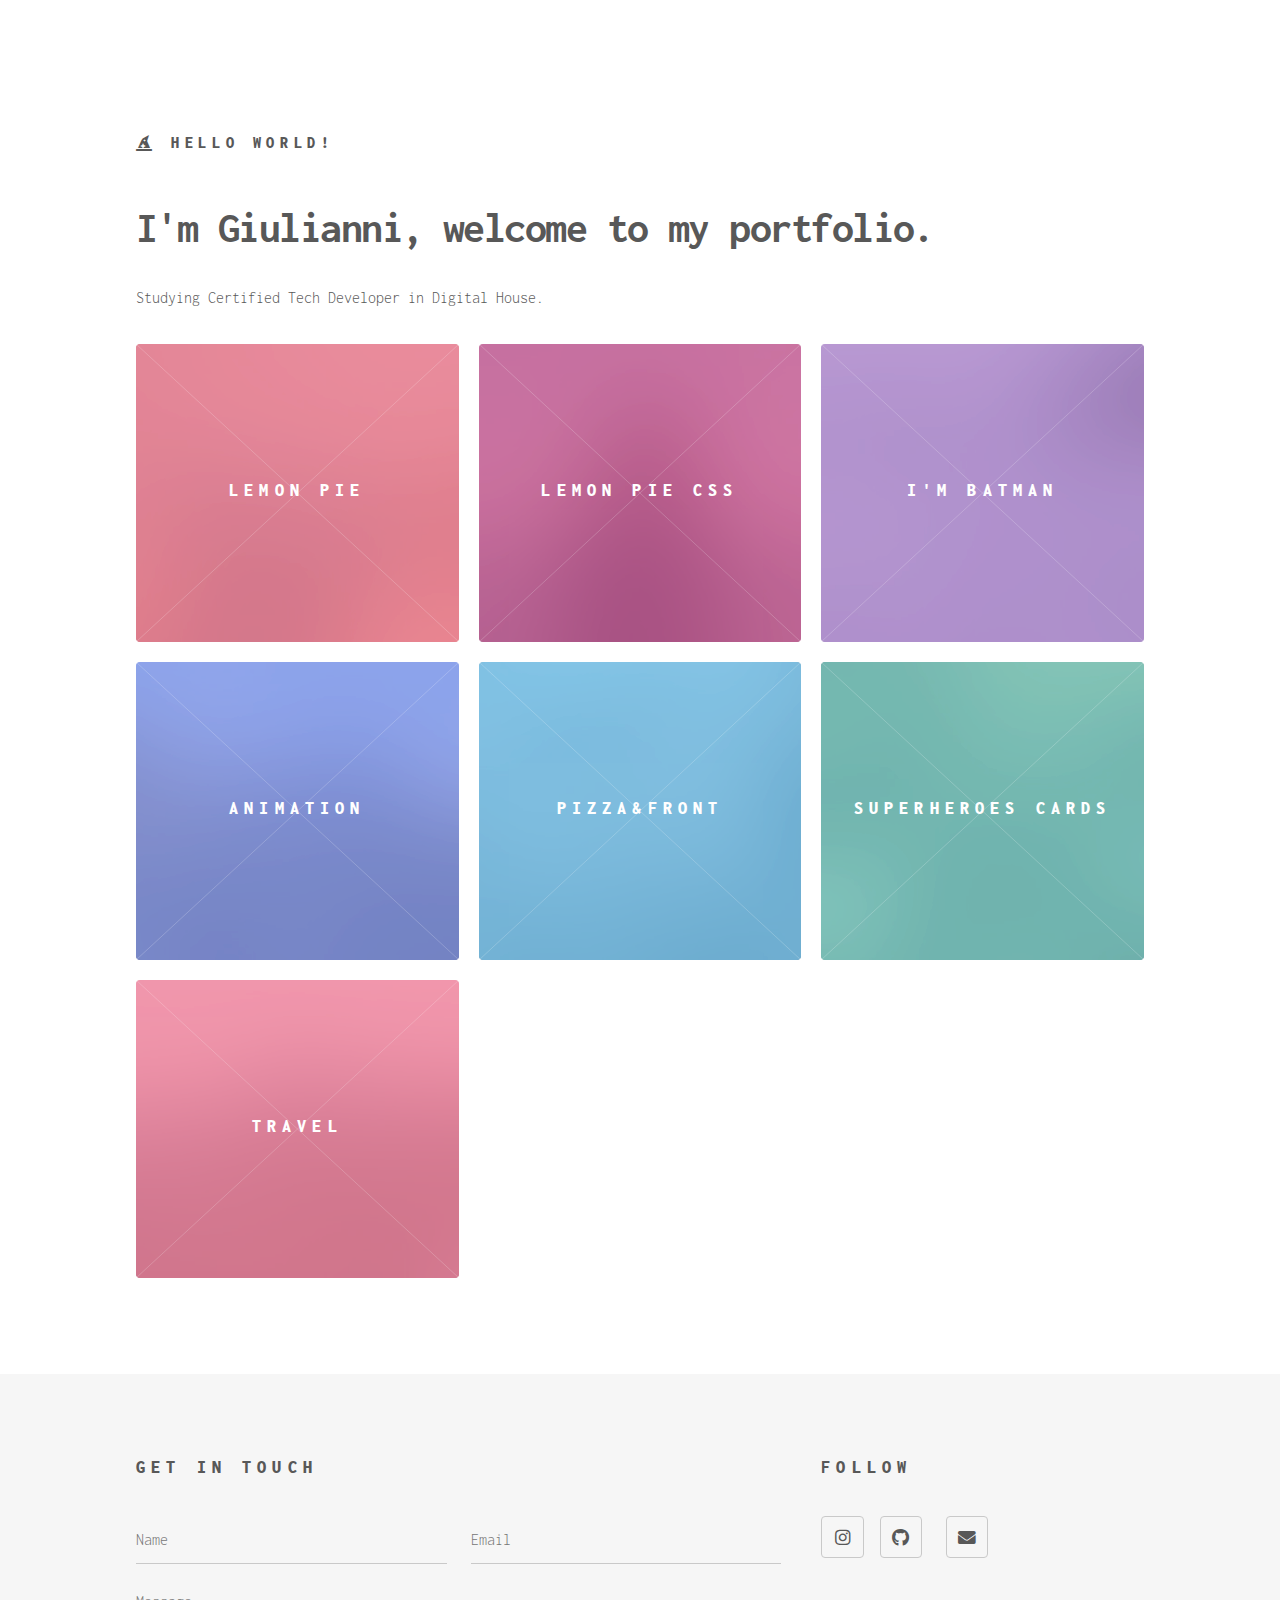
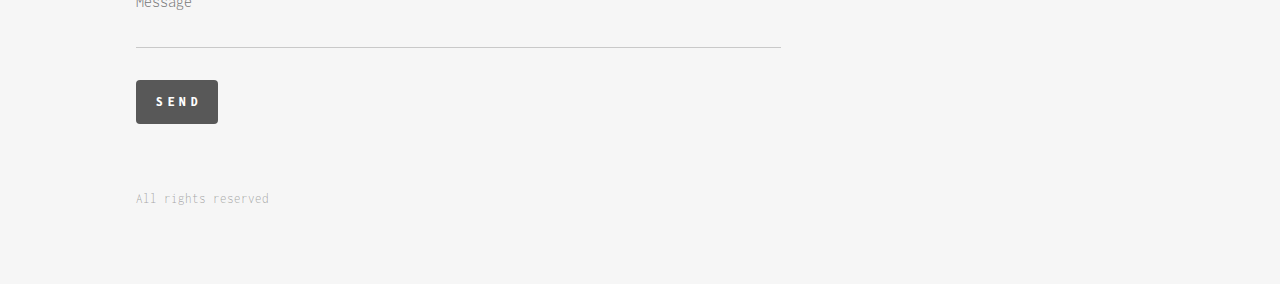
==== index.html @ 758e36b6 "last update 9/5/21" ====
<!DOCTYPE HTML>

<html>
	<head>
		<title>
			<i class="fas fa-hat-wizard"></i> My Portfolio
		</title>
		<meta charset="utf-8" />
		<meta name="viewport" content="width=device-width, initial-scale=1, user-scalable=no" />
		<link rel="stylesheet" href="assets/css/main.css" />
		<noscript><link rel="stylesheet" href="assets/css/noscript.css" /></noscript>
	</head>
	<body class="is-preload">
		<!-- Wrapper -->
			<div id="wrapper">

				<!-- Header -->
					<header id="header">
						<div class="inner">

							<!-- Logo -->
								<a href="/" class="logo">
									<i class="fas fa-hat-wizard"></i>
									<span class="title">Hello World!</span>
								</a>
						</div>
					</header>

				
					
					

				<!-- Main -->
					<div id="main">
						<div class="inner">
							<header>
								<h1>I'm Giulianni, welcome to my portfolio.</h1>
								<p>Studying Certified Tech Developer in Digital House.</p>
								<p></p>
							</header>
							<section class="tiles">
								<article class="style1">
									<span class="image">
										<img src="images/pic01.jpg" alt="" />
									</span>
									<a href="Giulianni.github.io/FrontEnd/Lemon_pie_html/index.html">
										<h2>Lemon Pie</h2>
										<div class="content">
											<p>First project with HTML.</p>
										</div>
									</a>
								</article>
								
								<article class="style4">
									<span class="image">
										<img src="images/pic04.jpg" alt="" />
									</span>
									<a href="./Giulianni.github.io/FrontEnd/Lemon-Pie-Personalizado/html/index.html">
										<h2>Lemon Pie CSS</h2>
										<div class="content">
											<p>Second project with styles.</p>
										</div>
									</a>
								</article>
								<article class="style5">
									<span class="image">
										<img src="images/pic05.jpg" alt="" />
									</span>
									<a href="./Giulianni.github.io/FrontEnd/Batman-CV/index.html">
										<h2>I'm Batman</h2>
										<div class="content">
											<p>If Batman had a curriculum...</p>
										</div>
									</a>
								</article>
								<article class="style6">
									<span class="image">
										<img src="images/pic06.jpg" alt="" />
									</span>
									<a href="./Giulianni.github.io/FrontEnd/animaciones/en_clase12/index.html">
										<h2>Animation</h2>
										<div class="content">
											<p>Producing basic animation.</p>
										</div>
									</a>
								</article>
								<article class="style2">
									<span class="image">
										<img src="images/pic07.jpg" alt="" />
									</span>
									<a href="./Giulianni.github.io/FrontEnd/Maquetado-cajasFlex/clase14/index.html">
										<h2>Pizza&Front</h2>
										<div class="content">
											<p>Using Flex box.</p>
										</div>
									</a>
								</article>
								<article class="style3">
									<span class="image">
										<img src="images/pic08.jpg" alt="" />
									</span>
									<a href="./Giulianni.github.io/FrontEnd/cardsHeroes/html/index.html">
										<h2>SuperHeroes Cards</h2>
										<div class="content">
											<p>Choose your favorite Hero!</p>
										</div>
									</a>
								</article>
								<article class="style1">
									<span class="image">
										<img src="images/pic09.jpg" alt="" />
									</span>
									<a href="./Giulianni.github.io/FrontEnd/clase13/index.html">
										<h2>Travel</h2>
										<div class="content">
											<p>Most beautiful places in Latin America</p>
										</div>
									</a>
								</article>
							</section>
						</div>
					</div>

				<!-- Footer -->
					<footer id="footer">
						<div class="inner">
							<section>
								<h2>Get in touch</h2>
								<form method="post" action="#">
									<div class="fields">
										<div class="field half">
											<input type="text" name="name" id="name" placeholder="Name" />
										</div>
										<div class="field half">
											<input type="email" name="email" id="email" placeholder="Email" />
										</div>
										<div class="field">
											<textarea name="message" id="message" placeholder="Message"></textarea>
										</div>
									</div>
									<ul class="actions">
										<li><input type="submit" value="Send" class="primary" /></li>
									</ul>
								</form>
							</section>
							<section>
								<h2>Follow</h2>
								<ul class="icons">									
									<li><a href="https://www.instagram.com/aka_blackmamba_/" class="icon brands style2 fa-instagram"><span class="label">Instagram</span></a</li>
									<li><a href="https://github.com/Giulianni" class="icon brands style2 fa-github"><span class="label">GitHub</span></a></li>
									<li><a href="mailto:nicoligiu2@gmail.com?subject= Mail from Our Site " class="icon solid style2 fa-envelope"><span class="label">Email</span></a></li>
								</ul>
							</section>
							<ul class="copyright">
								<li>All rights reserved</li>
							</ul>
						</div>
					</footer>

			</div>

		<!-- Scripts -->
			<script src="assets/js/jquery.min.js"></script>
			<script src="assets/js/browser.min.js"></script>
			<script src="assets/js/breakpoints.min.js"></script>
			<script src="assets/js/util.js"></script>
			<script src="assets/js/main.js"></script>

	</body>
</html>
---- assets/css/main.css ----
@import url(fontawesome-all.min.css);
@import url('https://fonts.googleapis.com/css2?family=Inconsolata:wght@300&display=swap');
@import url('https://fonts.googleapis.com/css2?family=Inconsolata&display=swap');

/*
	Phantom by HTML5 UP
	html5up.net | @ajlkn
	Free for personal and commercial use under the CCA 3.0 license (html5up.net/license)
*/

html, body, div, span, applet, object,
iframe, h1, h2, h3, h4, h5, h6, p, blockquote,
pre, a, abbr, acronym, address, big, cite,
code, del, dfn, em, img, ins, kbd, q, s, samp,
small, strike, strong, sub, sup, tt, var, b,
u, i, center, dl, dt, dd, ol, ul, li, fieldset,
form, label, legend, table, caption, tbody,
tfoot, thead, tr, th, td, article, aside,
canvas, details, embed, figure, figcaption,
footer, header, hgroup, menu, nav, output, ruby,
section, summary, time, mark, audio, video {
	margin: 0;
	padding: 0;
	border: 0;
	font-size: 100%;
	font: inherit;
	vertical-align: baseline;}

article, aside, details, figcaption, figure,
footer, header, hgroup, menu, nav, section {
	display: block;}

body {
	line-height: 1;
}

ol, ul {
	list-style: none;
}

blockquote, q {
	quotes: none;
}

	blockquote:before, blockquote:after, q:before, q:after {
		content: '';
		content: none;
	}

table {
	border-collapse: collapse;
	border-spacing: 0;
}

body {
	-webkit-text-size-adjust: none;
}

mark {
	background-color: transparent;
	color: inherit;
}

input::-moz-focus-inner {
	border: 0;
	padding: 0;
}

input, select, textarea {
	-moz-appearance: none;
	-webkit-appearance: none;
	-ms-appearance: none;
	appearance: none;
}

/* Basic */

	@-ms-viewport {
		width: device-width;
	}

	body {
		-ms-overflow-style: scrollbar;
	}

	@media screen and (max-width: 480px) {

		html, body {
			min-width: 320px;
		}

	}

	html {
		box-sizing: border-box;
	}

	*, *:before, *:after {
		box-sizing: inherit;
	}

	body {
		background: #ffffff;
	}

		body.is-preload *, body.is-preload *:before, body.is-preload *:after {
			-moz-animation: none !important;
			-webkit-animation: none !important;
			-ms-animation: none !important;
			animation: none !important;
			-moz-transition: none !important;
			-webkit-transition: none !important;
			-ms-transition: none !important;
			transition: none !important;
		}

/* Type */

	body, input, select, textarea {
		color: #585858;
		font-family: inconsolata;
		font-size: 16pt;
		font-weight: 300;
		line-height: 1.75;
	}

		@media screen and (max-width: 1680px) {

			body, input, select, textarea {
				font-size: 14pt;
			}

		}

		@media screen and (max-width: 1280px) {

			body, input, select, textarea {
				font-size: 12pt;
			}

		}

	a {
		-moz-transition: border-bottom-color 0.2s ease, color 0.2s ease;
		-webkit-transition: border-bottom-color 0.2s ease, color 0.2s ease;
		-ms-transition: border-bottom-color 0.2s ease, color 0.2s ease;
		transition: border-bottom-color 0.2s ease, color 0.2s ease;
		text-decoration: none;
		color: #585858;
		border-bottom: dotted 1px rgba(88, 88, 88, 0.5);
	}

		a:hover {
			border-bottom-color: transparent;
			color: #f2849e !important;
		}

	strong, b {
		font-weight: 900;
	}

	em, i {
		font-style: italic;
	}

	p {
		margin: 0 0 2em 0;
	}

	h1 {
		font-size: 2.75em;
		font-weight: 700;
		line-height: 1.3;
		margin: 0 0 1em 0;
		letter-spacing: -0.035em;
	}

		h1 a {
			color: inherit;
		}

		@media screen and (max-width: 736px) {

			h1 {
				font-size: 2em;
				margin: 0 0 1em 0;
			}

		}

		@media screen and (max-width: 360px) {

			h1 {
				font-size: 1.75em;
			}

		}

	h2, h3, h4, h5, h6 {
		font-weight: 900;
		line-height: 1.5;
		margin: 0 0 2em 0;
		text-transform: uppercase;
		letter-spacing: 0.35em;
	}

		h2 a, h3 a, h4 a, h5 a, h6 a {
			color: inherit;
		}

	h2 {
		font-size: 1.1em;
	}

	h3 {
		font-size: 1em;
	}

	h4 {
		font-size: 0.8em;
	}

	h5 {
		font-size: 0.8em;
	}

	h6 {
		font-size: 0.8em;
	}

	@media screen and (max-width: 980px) {

		h1 br, h2 br, h3 br, h4 br, h5 br, h6 br {
			display: none;
		}

	}

	@media screen and (max-width: 736px) {

		h2 {
			font-size: 1em;
		}

		h3 {
			font-size: 0.8em;
		}

	}

	sub {
		font-size: 0.8em;
		position: relative;
		top: 0.5em;
	}

	sup {
		font-size: 0.8em;
		position: relative;
		top: -0.5em;
	}

	blockquote {
		border-left: solid 4px #c9c9c9;
		font-style: italic;
		margin: 0 0 2em 0;
		padding: 0.5em 0 0.5em 2em;
	}

	code {
		background: rgba(144, 144, 144, 0.075);
		border-radius: 4px;
		border: solid 1px #c9c9c9;
		font-family: "Courier New", monospace;
		font-size: 0.9em;
		margin: 0 0.25em;
		padding: 0.25em 0.65em;
	}

	pre {
		-webkit-overflow-scrolling: touch;
		font-family: "Courier New", monospace;
		font-size: 0.9em;
		margin: 0 0 2em 0;
	}

		pre code {
			display: block;
			line-height: 1.75;
			padding: 1em 1.5em;
			overflow-x: auto;
		}

	hr {
		border: 0;
		border-bottom: solid 1px #c9c9c9;
		margin: 2em 0;
	}

		hr.major {
			margin: 3em 0;
		}

	.align-left {
		text-align: left;
	}

	.align-center {
		text-align: center;
	}

	.align-right {
		text-align: right;
	}

/* Row */

	.row {
		display: flex;
		flex-wrap: wrap;
		box-sizing: border-box;
		align-items: stretch;
	}

		.row > * {
			box-sizing: border-box;
		}

		.row.gtr-uniform > * > :last-child {
			margin-bottom: 0;
		}

		.row.aln-left {
			justify-content: flex-start;
		}

		.row.aln-center {
			justify-content: center;
		}

		.row.aln-right {
			justify-content: flex-end;
		}

		.row.aln-top {
			align-items: flex-start;
		}

		.row.aln-middle {
			align-items: center;
		}

		.row.aln-bottom {
			align-items: flex-end;
		}

		.row > .imp {
			order: -1;
		}

		.row > .col-1 {
			width: 8.33333%;
		}

		.row > .off-1 {
			margin-left: 8.33333%;
		}

		.row > .col-2 {
			width: 16.66667%;
		}

		.row > .off-2 {
			margin-left: 16.66667%;
		}

		.row > .col-3 {
			width: 25%;
		}

		.row > .off-3 {
			margin-left: 25%;
		}

		.row > .col-4 {
			width: 33.33333%;
		}

		.row > .off-4 {
			margin-left: 33.33333%;
		}

		.row > .col-5 {
			width: 41.66667%;
		}

		.row > .off-5 {
			margin-left: 41.66667%;
		}

		.row > .col-6 {
			width: 50%;
		}

		.row > .off-6 {
			margin-left: 50%;
		}

		.row > .col-7 {
			width: 58.33333%;
		}

		.row > .off-7 {
			margin-left: 58.33333%;
		}

		.row > .col-8 {
			width: 66.66667%;
		}

		.row > .off-8 {
			margin-left: 66.66667%;
		}

		.row > .col-9 {
			width: 75%;
		}

		.row > .off-9 {
			margin-left: 75%;
		}

		.row > .col-10 {
			width: 83.33333%;
		}

		.row > .off-10 {
			margin-left: 83.33333%;
		}

		.row > .col-11 {
			width: 91.66667%;
		}

		.row > .off-11 {
			margin-left: 91.66667%;
		}

		.row > .col-12 {
			width: 100%;
		}

		.row > .off-12 {
			margin-left: 100%;
		}

		.row.gtr-0 {
			margin-top: 0;
			margin-left: 0em;
		}

			.row.gtr-0 > * {
				padding: 0 0 0 0em;
			}

			.row.gtr-0.gtr-uniform {
				margin-top: 0em;
			}

				.row.gtr-0.gtr-uniform > * {
					padding-top: 0em;
				}

		.row.gtr-25 {
			margin-top: 0;
			margin-left: -0.5em;
		}

			.row.gtr-25 > * {
				padding: 0 0 0 0.5em;
			}

			.row.gtr-25.gtr-uniform {
				margin-top: -0.5em;
			}

				.row.gtr-25.gtr-uniform > * {
					padding-top: 0.5em;
				}

		.row.gtr-50 {
			margin-top: 0;
			margin-left: -1em;
		}

			.row.gtr-50 > * {
				padding: 0 0 0 1em;
			}

			.row.gtr-50.gtr-uniform {
				margin-top: -1em;
			}

				.row.gtr-50.gtr-uniform > * {
					padding-top: 1em;
				}

		.row {
			margin-top: 0;
			margin-left: -2em;
		}

			.row > * {
				padding: 0 0 0 2em;
			}

			.row.gtr-uniform {
				margin-top: -2em;
			}

				.row.gtr-uniform > * {
					padding-top: 2em;
				}

		.row.gtr-150 {
			margin-top: 0;
			margin-left: -3em;
		}

			.row.gtr-150 > * {
				padding: 0 0 0 3em;
			}

			.row.gtr-150.gtr-uniform {
				margin-top: -3em;
			}

				.row.gtr-150.gtr-uniform > * {
					padding-top: 3em;
				}

		.row.gtr-200 {
			margin-top: 0;
			margin-left: -4em;
		}

			.row.gtr-200 > * {
				padding: 0 0 0 4em;
			}

			.row.gtr-200.gtr-uniform {
				margin-top: -4em;
			}

				.row.gtr-200.gtr-uniform > * {
					padding-top: 4em;
				}

		@media screen and (max-width: 1680px) {

			.row {
				display: flex;
				flex-wrap: wrap;
				box-sizing: border-box;
				align-items: stretch;
			}

				.row > * {
					box-sizing: border-box;
				}

				.row.gtr-uniform > * > :last-child {
					margin-bottom: 0;
				}

				.row.aln-left {
					justify-content: flex-start;
				}

				.row.aln-center {
					justify-content: center;
				}

				.row.aln-right {
					justify-content: flex-end;
				}

				.row.aln-top {
					align-items: flex-start;
				}

				.row.aln-middle {
					align-items: center;
				}

				.row.aln-bottom {
					align-items: flex-end;
				}

				.row > .imp-xlarge {
					order: -1;
				}

				.row > .col-1-xlarge {
					width: 8.33333%;
				}

				.row > .off-1-xlarge {
					margin-left: 8.33333%;
				}

				.row > .col-2-xlarge {
					width: 16.66667%;
				}

				.row > .off-2-xlarge {
					margin-left: 16.66667%;
				}

				.row > .col-3-xlarge {
					width: 25%;
				}

				.row > .off-3-xlarge {
					margin-left: 25%;
				}

				.row > .col-4-xlarge {
					width: 33.33333%;
				}

				.row > .off-4-xlarge {
					margin-left: 33.33333%;
				}

				.row > .col-5-xlarge {
					width: 41.66667%;
				}

				.row > .off-5-xlarge {
					margin-left: 41.66667%;
				}

				.row > .col-6-xlarge {
					width: 50%;
				}

				.row > .off-6-xlarge {
					margin-left: 50%;
				}

				.row > .col-7-xlarge {
					width: 58.33333%;
				}

				.row > .off-7-xlarge {
					margin-left: 58.33333%;
				}

				.row > .col-8-xlarge {
					width: 66.66667%;
				}

				.row > .off-8-xlarge {
					margin-left: 66.66667%;
				}

				.row > .col-9-xlarge {
					width: 75%;
				}

				.row > .off-9-xlarge {
					margin-left: 75%;
				}

				.row > .col-10-xlarge {
					width: 83.33333%;
				}

				.row > .off-10-xlarge {
					margin-left: 83.33333%;
				}

				.row > .col-11-xlarge {
					width: 91.66667%;
				}

				.row > .off-11-xlarge {
					margin-left: 91.66667%;
				}

				.row > .col-12-xlarge {
					width: 100%;
				}

				.row > .off-12-xlarge {
					margin-left: 100%;
				}

				.row.gtr-0 {
					margin-top: 0;
					margin-left: 0em;
				}

					.row.gtr-0 > * {
						padding: 0 0 0 0em;
					}

					.row.gtr-0.gtr-uniform {
						margin-top: 0em;
					}

						.row.gtr-0.gtr-uniform > * {
							padding-top: 0em;
						}

				.row.gtr-25 {
					margin-top: 0;
					margin-left: -0.5em;
				}

					.row.gtr-25 > * {
						padding: 0 0 0 0.5em;
					}

					.row.gtr-25.gtr-uniform {
						margin-top: -0.5em;
					}

						.row.gtr-25.gtr-uniform > * {
							padding-top: 0.5em;
						}

				.row.gtr-50 {
					margin-top: 0;
					margin-left: -1em;
				}

					.row.gtr-50 > * {
						padding: 0 0 0 1em;
					}

					.row.gtr-50.gtr-uniform {
						margin-top: -1em;
					}

						.row.gtr-50.gtr-uniform > * {
							padding-top: 1em;
						}

				.row {
					margin-top: 0;
					margin-left: -2em;
				}

					.row > * {
						padding: 0 0 0 2em;
					}

					.row.gtr-uniform {
						margin-top: -2em;
					}

						.row.gtr-uniform > * {
							padding-top: 2em;
						}

				.row.gtr-150 {
					margin-top: 0;
					margin-left: -3em;
				}

					.row.gtr-150 > * {
						padding: 0 0 0 3em;
					}

					.row.gtr-150.gtr-uniform {
						margin-top: -3em;
					}

						.row.gtr-150.gtr-uniform > * {
							padding-top: 3em;
						}

				.row.gtr-200 {
					margin-top: 0;
					margin-left: -4em;
				}

					.row.gtr-200 > * {
						padding: 0 0 0 4em;
					}

					.row.gtr-200.gtr-uniform {
						margin-top: -4em;
					}

						.row.gtr-200.gtr-uniform > * {
							padding-top: 4em;
						}

		}

		@media screen and (max-width: 1280px) {

			.row {
				display: flex;
				flex-wrap: wrap;
				box-sizing: border-box;
				align-items: stretch;
			}

				.row > * {
					box-sizing: border-box;
				}

				.row.gtr-uniform > * > :last-child {
					margin-bottom: 0;
				}

				.row.aln-left {
					justify-content: flex-start;
				}

				.row.aln-center {
					justify-content: center;
				}

				.row.aln-right {
					justify-content: flex-end;
				}

				.row.aln-top {
					align-items: flex-start;
				}

				.row.aln-middle {
					align-items: center;
				}

				.row.aln-bottom {
					align-items: flex-end;
				}

				.row > .imp-large {
					order: -1;
				}

				.row > .col-1-large {
					width: 8.33333%;
				}

				.row > .off-1-large {
					margin-left: 8.33333%;
				}

				.row > .col-2-large {
					width: 16.66667%;
				}

				.row > .off-2-large {
					margin-left: 16.66667%;
				}

				.row > .col-3-large {
					width: 25%;
				}

				.row > .off-3-large {
					margin-left: 25%;
				}

				.row > .col-4-large {
					width: 33.33333%;
				}

				.row > .off-4-large {
					margin-left: 33.33333%;
				}

				.row > .col-5-large {
					width: 41.66667%;
				}

				.row > .off-5-large {
					margin-left: 41.66667%;
				}

				.row > .col-6-large {
					width: 50%;
				}

				.row > .off-6-large {
					margin-left: 50%;
				}

				.row > .col-7-large {
					width: 58.33333%;
				}

				.row > .off-7-large {
					margin-left: 58.33333%;
				}

				.row > .col-8-large {
					width: 66.66667%;
				}

				.row > .off-8-large {
					margin-left: 66.66667%;
				}

				.row > .col-9-large {
					width: 75%;
				}

				.row > .off-9-large {
					margin-left: 75%;
				}

				.row > .col-10-large {
					width: 83.33333%;
				}

				.row > .off-10-large {
					margin-left: 83.33333%;
				}

				.row > .col-11-large {
					width: 91.66667%;
				}

				.row > .off-11-large {
					margin-left: 91.66667%;
				}

				.row > .col-12-large {
					width: 100%;
				}

				.row > .off-12-large {
					margin-left: 100%;
				}

				.row.gtr-0 {
					margin-top: 0;
					margin-left: 0em;
				}

					.row.gtr-0 > * {
						padding: 0 0 0 0em;
					}

					.row.gtr-0.gtr-uniform {
						margin-top: 0em;
					}

						.row.gtr-0.gtr-uniform > * {
							padding-top: 0em;
						}

				.row.gtr-25 {
					margin-top: 0;
					margin-left: -0.5em;
				}

					.row.gtr-25 > * {
						padding: 0 0 0 0.5em;
					}

					.row.gtr-25.gtr-uniform {
						margin-top: -0.5em;
					}

						.row.gtr-25.gtr-uniform > * {
							padding-top: 0.5em;
						}

				.row.gtr-50 {
					margin-top: 0;
					margin-left: -1em;
				}

					.row.gtr-50 > * {
						padding: 0 0 0 1em;
					}

					.row.gtr-50.gtr-uniform {
						margin-top: -1em;
					}

						.row.gtr-50.gtr-uniform > * {
							padding-top: 1em;
						}

				.row {
					margin-top: 0;
					margin-left: -2em;
				}

					.row > * {
						padding: 0 0 0 2em;
					}

					.row.gtr-uniform {
						margin-top: -2em;
					}

						.row.gtr-uniform > * {
							padding-top: 2em;
						}

				.row.gtr-150 {
					margin-top: 0;
					margin-left: -3em;
				}

					.row.gtr-150 > * {
						padding: 0 0 0 3em;
					}

					.row.gtr-150.gtr-uniform {
						margin-top: -3em;
					}

						.row.gtr-150.gtr-uniform > * {
							padding-top: 3em;
						}

				.row.gtr-200 {
					margin-top: 0;
					margin-left: -4em;
				}

					.row.gtr-200 > * {
						padding: 0 0 0 4em;
					}

					.row.gtr-200.gtr-uniform {
						margin-top: -4em;
					}

						.row.gtr-200.gtr-uniform > * {
							padding-top: 4em;
						}

		}

		@media screen and (max-width: 980px) {

			.row {
				display: flex;
				flex-wrap: wrap;
				box-sizing: border-box;
				align-items: stretch;
			}

				.row > * {
					box-sizing: border-box;
				}

				.row.gtr-uniform > * > :last-child {
					margin-bottom: 0;
				}

				.row.aln-left {
					justify-content: flex-start;
				}

				.row.aln-center {
					justify-content: center;
				}

				.row.aln-right {
					justify-content: flex-end;
				}

				.row.aln-top {
					align-items: flex-start;
				}

				.row.aln-middle {
					align-items: center;
				}

				.row.aln-bottom {
					align-items: flex-end;
				}

				.row > .imp-medium {
					order: -1;
				}

				.row > .col-1-medium {
					width: 8.33333%;
				}

				.row > .off-1-medium {
					margin-left: 8.33333%;
				}

				.row > .col-2-medium {
					width: 16.66667%;
				}

				.row > .off-2-medium {
					margin-left: 16.66667%;
				}

				.row > .col-3-medium {
					width: 25%;
				}

				.row > .off-3-medium {
					margin-left: 25%;
				}

				.row > .col-4-medium {
					width: 33.33333%;
				}

				.row > .off-4-medium {
					margin-left: 33.33333%;
				}

				.row > .col-5-medium {
					width: 41.66667%;
				}

				.row > .off-5-medium {
					margin-left: 41.66667%;
				}

				.row > .col-6-medium {
					width: 50%;
				}

				.row > .off-6-medium {
					margin-left: 50%;
				}

				.row > .col-7-medium {
					width: 58.33333%;
				}

				.row > .off-7-medium {
					margin-left: 58.33333%;
				}

				.row > .col-8-medium {
					width: 66.66667%;
				}

				.row > .off-8-medium {
					margin-left: 66.66667%;
				}

				.row > .col-9-medium {
					width: 75%;
				}

				.row > .off-9-medium {
					margin-left: 75%;
				}

				.row > .col-10-medium {
					width: 83.33333%;
				}

				.row > .off-10-medium {
					margin-left: 83.33333%;
				}

				.row > .col-11-medium {
					width: 91.66667%;
				}

				.row > .off-11-medium {
					margin-left: 91.66667%;
				}

				.row > .col-12-medium {
					width: 100%;
				}

				.row > .off-12-medium {
					margin-left: 100%;
				}

				.row.gtr-0 {
					margin-top: 0;
					margin-left: 0em;
				}

					.row.gtr-0 > * {
						padding: 0 0 0 0em;
					}

					.row.gtr-0.gtr-uniform {
						margin-top: 0em;
					}

						.row.gtr-0.gtr-uniform > * {
							padding-top: 0em;
						}

				.row.gtr-25 {
					margin-top: 0;
					margin-left: -0.375em;
				}

					.row.gtr-25 > * {
						padding: 0 0 0 0.375em;
					}

					.row.gtr-25.gtr-uniform {
						margin-top: -0.375em;
					}

						.row.gtr-25.gtr-uniform > * {
							padding-top: 0.375em;
						}

				.row.gtr-50 {
					margin-top: 0;
					margin-left: -0.75em;
				}

					.row.gtr-50 > * {
						padding: 0 0 0 0.75em;
					}

					.row.gtr-50.gtr-uniform {
						margin-top: -0.75em;
					}

						.row.gtr-50.gtr-uniform > * {
							padding-top: 0.75em;
						}

				.row {
					margin-top: 0;
					margin-left: -1.5em;
				}

					.row > * {
						padding: 0 0 0 1.5em;
					}

					.row.gtr-uniform {
						margin-top: -1.5em;
					}

						.row.gtr-uniform > * {
							padding-top: 1.5em;
						}

				.row.gtr-150 {
					margin-top: 0;
					margin-left: -2.25em;
				}

					.row.gtr-150 > * {
						padding: 0 0 0 2.25em;
					}

					.row.gtr-150.gtr-uniform {
						margin-top: -2.25em;
					}

						.row.gtr-150.gtr-uniform > * {
							padding-top: 2.25em;
						}

				.row.gtr-200 {
					margin-top: 0;
					margin-left: -3em;
				}

					.row.gtr-200 > * {
						padding: 0 0 0 3em;
					}

					.row.gtr-200.gtr-uniform {
						margin-top: -3em;
					}

						.row.gtr-200.gtr-uniform > * {
							padding-top: 3em;
						}

		}

		@media screen and (max-width: 736px) {

			.row {
				display: flex;
				flex-wrap: wrap;
				box-sizing: border-box;
				align-items: stretch;
			}

				.row > * {
					box-sizing: border-box;
				}

				.row.gtr-uniform > * > :last-child {
					margin-bottom: 0;
				}

				.row.aln-left {
					justify-content: flex-start;
				}

				.row.aln-center {
					justify-content: center;
				}

				.row.aln-right {
					justify-content: flex-end;
				}

				.row.aln-top {
					align-items: flex-start;
				}

				.row.aln-middle {
					align-items: center;
				}

				.row.aln-bottom {
					align-items: flex-end;
				}

				.row > .imp-small {
					order: -1;
				}

				.row > .col-1-small {
					width: 8.33333%;
				}

				.row > .off-1-small {
					margin-left: 8.33333%;
				}

				.row > .col-2-small {
					width: 16.66667%;
				}

				.row > .off-2-small {
					margin-left: 16.66667%;
				}

				.row > .col-3-small {
					width: 25%;
				}

				.row > .off-3-small {
					margin-left: 25%;
				}

				.row > .col-4-small {
					width: 33.33333%;
				}

				.row > .off-4-small {
					margin-left: 33.33333%;
				}

				.row > .col-5-small {
					width: 41.66667%;
				}

				.row > .off-5-small {
					margin-left: 41.66667%;
				}

				.row > .col-6-small {
					width: 50%;
				}

				.row > .off-6-small {
					margin-left: 50%;
				}

				.row > .col-7-small {
					width: 58.33333%;
				}

				.row > .off-7-small {
					margin-left: 58.33333%;
				}

				.row > .col-8-small {
					width: 66.66667%;
				}

				.row > .off-8-small {
					margin-left: 66.66667%;
				}

				.row > .col-9-small {
					width: 75%;
				}

				.row > .off-9-small {
					margin-left: 75%;
				}

				.row > .col-10-small {
					width: 83.33333%;
				}

				.row > .off-10-small {
					margin-left: 83.33333%;
				}

				.row > .col-11-small {
					width: 91.66667%;
				}

				.row > .off-11-small {
					margin-left: 91.66667%;
				}

				.row > .col-12-small {
					width: 100%;
				}

				.row > .off-12-small {
					margin-left: 100%;
				}

				.row.gtr-0 {
					margin-top: 0;
					margin-left: 0em;
				}

					.row.gtr-0 > * {
						padding: 0 0 0 0em;
					}

					.row.gtr-0.gtr-uniform {
						margin-top: 0em;
					}

						.row.gtr-0.gtr-uniform > * {
							padding-top: 0em;
						}

				.row.gtr-25 {
					margin-top: 0;
					margin-left: -0.25em;
				}

					.row.gtr-25 > * {
						padding: 0 0 0 0.25em;
					}

					.row.gtr-25.gtr-uniform {
						margin-top: -0.25em;
					}

						.row.gtr-25.gtr-uniform > * {
							padding-top: 0.25em;
						}

				.row.gtr-50 {
					margin-top: 0;
					margin-left: -0.5em;
				}

					.row.gtr-50 > * {
						padding: 0 0 0 0.5em;
					}

					.row.gtr-50.gtr-uniform {
						margin-top: -0.5em;
					}

						.row.gtr-50.gtr-uniform > * {
							padding-top: 0.5em;
						}

				.row {
					margin-top: 0;
					margin-left: -1em;
				}

					.row > * {
						padding: 0 0 0 1em;
					}

					.row.gtr-uniform {
						margin-top: -1em;
					}

						.row.gtr-uniform > * {
							padding-top: 1em;
						}

				.row.gtr-150 {
					margin-top: 0;
					margin-left: -1.5em;
				}

					.row.gtr-150 > * {
						padding: 0 0 0 1.5em;
					}

					.row.gtr-150.gtr-uniform {
						margin-top: -1.5em;
					}

						.row.gtr-150.gtr-uniform > * {
							padding-top: 1.5em;
						}

				.row.gtr-200 {
					margin-top: 0;
					margin-left: -2em;
				}

					.row.gtr-200 > * {
						padding: 0 0 0 2em;
					}

					.row.gtr-200.gtr-uniform {
						margin-top: -2em;
					}

						.row.gtr-200.gtr-uniform > * {
							padding-top: 2em;
						}

		}

		@media screen and (max-width: 480px) {

			.row {
				display: flex;
				flex-wrap: wrap;
				box-sizing: border-box;
				align-items: stretch;
			}

				.row > * {
					box-sizing: border-box;
				}

				.row.gtr-uniform > * > :last-child {
					margin-bottom: 0;
				}

				.row.aln-left {
					justify-content: flex-start;
				}

				.row.aln-center {
					justify-content: center;
				}

				.row.aln-right {
					justify-content: flex-end;
				}

				.row.aln-top {
					align-items: flex-start;
				}

				.row.aln-middle {
					align-items: center;
				}

				.row.aln-bottom {
					align-items: flex-end;
				}

				.row > .imp-xsmall {
					order: -1;
				}

				.row > .col-1-xsmall {
					width: 8.33333%;
				}

				.row > .off-1-xsmall {
					margin-left: 8.33333%;
				}

				.row > .col-2-xsmall {
					width: 16.66667%;
				}

				.row > .off-2-xsmall {
					margin-left: 16.66667%;
				}

				.row > .col-3-xsmall {
					width: 25%;
				}

				.row > .off-3-xsmall {
					margin-left: 25%;
				}

				.row > .col-4-xsmall {
					width: 33.33333%;
				}

				.row > .off-4-xsmall {
					margin-left: 33.33333%;
				}

				.row > .col-5-xsmall {
					width: 41.66667%;
				}

				.row > .off-5-xsmall {
					margin-left: 41.66667%;
				}

				.row > .col-6-xsmall {
					width: 50%;
				}

				.row > .off-6-xsmall {
					margin-left: 50%;
				}

				.row > .col-7-xsmall {
					width: 58.33333%;
				}

				.row > .off-7-xsmall {
					margin-left: 58.33333%;
				}

				.row > .col-8-xsmall {
					width: 66.66667%;
				}

				.row > .off-8-xsmall {
					margin-left: 66.66667%;
				}

				.row > .col-9-xsmall {
					width: 75%;
				}

				.row > .off-9-xsmall {
					margin-left: 75%;
				}

				.row > .col-10-xsmall {
					width: 83.33333%;
				}

				.row > .off-10-xsmall {
					margin-left: 83.33333%;
				}

				.row > .col-11-xsmall {
					width: 91.66667%;
				}

				.row > .off-11-xsmall {
					margin-left: 91.66667%;
				}

				.row > .col-12-xsmall {
					width: 100%;
				}

				.row > .off-12-xsmall {
					margin-left: 100%;
				}

				.row.gtr-0 {
					margin-top: 0;
					margin-left: 0em;
				}

					.row.gtr-0 > * {
						padding: 0 0 0 0em;
					}

					.row.gtr-0.gtr-uniform {
						margin-top: 0em;
					}

						.row.gtr-0.gtr-uniform > * {
							padding-top: 0em;
						}

				.row.gtr-25 {
					margin-top: 0;
					margin-left: -0.25em;
				}

					.row.gtr-25 > * {
						padding: 0 0 0 0.25em;
					}

					.row.gtr-25.gtr-uniform {
						margin-top: -0.25em;
					}

						.row.gtr-25.gtr-uniform > * {
							padding-top: 0.25em;
						}

				.row.gtr-50 {
					margin-top: 0;
					margin-left: -0.5em;
				}

					.row.gtr-50 > * {
						padding: 0 0 0 0.5em;
					}

					.row.gtr-50.gtr-uniform {
						margin-top: -0.5em;
					}

						.row.gtr-50.gtr-uniform > * {
							padding-top: 0.5em;
						}

				.row {
					margin-top: 0;
					margin-left: -1em;
				}

					.row > * {
						padding: 0 0 0 1em;
					}

					.row.gtr-uniform {
						margin-top: -1em;
					}

						.row.gtr-uniform > * {
							padding-top: 1em;
						}

				.row.gtr-150 {
					margin-top: 0;
					margin-left: -1.5em;
				}

					.row.gtr-150 > * {
						padding: 0 0 0 1.5em;
					}

					.row.gtr-150.gtr-uniform {
						margin-top: -1.5em;
					}

						.row.gtr-150.gtr-uniform > * {
							padding-top: 1.5em;
						}

				.row.gtr-200 {
					margin-top: 0;
					margin-left: -2em;
				}

					.row.gtr-200 > * {
						padding: 0 0 0 2em;
					}

					.row.gtr-200.gtr-uniform {
						margin-top: -2em;
					}

						.row.gtr-200.gtr-uniform > * {
							padding-top: 2em;
						}

		}

/* Section/Article */

	section.special, article.special {
		text-align: center;
	}

	header p {
		margin-top: -1em;
	}

	@media screen and (max-width: 736px) {

		header p {
			margin-top: 0;
		}

	}

/* Icon */

	.icon {
		text-decoration: none;
		border-bottom: none;
		position: relative;
	}

		.icon:before {
			-moz-osx-font-smoothing: grayscale;
			-webkit-font-smoothing: antialiased;
			display: inline-block;
			font-style: normal;
			font-variant: normal;
			text-rendering: auto;
			line-height: 1;
			text-transform: none !important;
			font-family: 'Font Awesome 5 Free';
			font-weight: 400;
		}

		.icon > .label {
			display: none;
		}

		.icon:before {
			line-height: inherit;
		}

		.icon.solid:before {
			font-weight: 900;
		}

		.icon.brands:before {
			font-family: 'Font Awesome 5 Brands';
		}

		.icon.style2 {
			-moz-transition: background-color 0.2s ease-in-out, color 0.2s ease-in-out, border-color 0.2s ease-in-out;
			-webkit-transition: background-color 0.2s ease-in-out, color 0.2s ease-in-out, border-color 0.2s ease-in-out;
			-ms-transition: background-color 0.2s ease-in-out, color 0.2s ease-in-out, border-color 0.2s ease-in-out;
			transition: background-color 0.2s ease-in-out, color 0.2s ease-in-out, border-color 0.2s ease-in-out;
			background-color: transparent;
			border: solid 1px #c9c9c9;
			border-radius: 4px;
			width: 2.65em;
			height: 2.65em;
			display: inline-block;
			text-align: center;
			line-height: 2.65em;
			color: inherit;
		}

			.icon.style2:before {
				font-size: 1.1em;
			}

			.icon.style2:hover {
				color: #f2849e;
				border-color: #f2849e;
			}

			.icon.style2:active {
				background-color: rgba(242, 132, 158, 0.1);
			}

/* List */

	ol {
		list-style: decimal;
		margin: 0 0 2em 0;
		padding-left: 1.25em;
	}

		ol li {
			padding-left: 0.25em;
		}

	ul {
		list-style: disc;
		margin: 0 0 2em 0;
		padding-left: 1em;
	}

		ul li {
			padding-left: 0.5em;
		}

		ul.alt {
			list-style: none;
			padding-left: 0;
		}

			ul.alt li {
				border-top: solid 1px #c9c9c9;
				padding: 0.5em 0;
			}

				ul.alt li:first-child {
					border-top: 0;
					padding-top: 0;
				}

	dl {
		margin: 0 0 2em 0;
	}

		dl dt {
			display: block;
			font-weight: 900;
			margin: 0 0 1em 0;
		}

		dl dd {
			margin-left: 2em;
		}

/* Actions */

	ul.actions {
		display: -moz-flex;
		display: -webkit-flex;
		display: -ms-flex;
		display: flex;
		cursor: default;
		list-style: none;
		margin-left: -1em;
		padding-left: 0;
	}

		ul.actions li {
			padding: 0 0 0 1em;
			vertical-align: middle;
		}

		ul.actions.special {
			-moz-justify-content: center;
			-webkit-justify-content: center;
			-ms-justify-content: center;
			justify-content: center;
			width: 100%;
			margin-left: 0;
		}

			ul.actions.special li:first-child {
				padding-left: 0;
			}

		ul.actions.stacked {
			-moz-flex-direction: column;
			-webkit-flex-direction: column;
			-ms-flex-direction: column;
			flex-direction: column;
			margin-left: 0;
		}

			ul.actions.stacked li {
				padding: 1.3em 0 0 0;
			}

				ul.actions.stacked li:first-child {
					padding-top: 0;
				}

		ul.actions.fit {
			width: calc(100% + 1em);
		}

			ul.actions.fit li {
				-moz-flex-grow: 1;
				-webkit-flex-grow: 1;
				-ms-flex-grow: 1;
				flex-grow: 1;
				-moz-flex-shrink: 1;
				-webkit-flex-shrink: 1;
				-ms-flex-shrink: 1;
				flex-shrink: 1;
				width: 100%;
			}

				ul.actions.fit li > * {
					width: 100%;
				}

			ul.actions.fit.stacked {
				width: 100%;
			}

		@media screen and (max-width: 480px) {

			ul.actions:not(.fixed) {
				-moz-flex-direction: column;
				-webkit-flex-direction: column;
				-ms-flex-direction: column;
				flex-direction: column;
				margin-left: 0;
				width: 100% !important;
			}

				ul.actions:not(.fixed) li {
					-moz-flex-grow: 1;
					-webkit-flex-grow: 1;
					-ms-flex-grow: 1;
					flex-grow: 1;
					-moz-flex-shrink: 1;
					-webkit-flex-shrink: 1;
					-ms-flex-shrink: 1;
					flex-shrink: 1;
					padding: 1em 0 0 0;
					text-align: center;
					width: 100%;
				}

					ul.actions:not(.fixed) li > * {
						width: 100%;
					}

					ul.actions:not(.fixed) li:first-child {
						padding-top: 0;
					}

					ul.actions:not(.fixed) li input[type="submit"],
					ul.actions:not(.fixed) li input[type="reset"],
					ul.actions:not(.fixed) li input[type="button"],
					ul.actions:not(.fixed) li button,
					ul.actions:not(.fixed) li .button {
						width: 100%;
					}

						ul.actions:not(.fixed) li input[type="submit"].icon:before,
						ul.actions:not(.fixed) li input[type="reset"].icon:before,
						ul.actions:not(.fixed) li input[type="button"].icon:before,
						ul.actions:not(.fixed) li button.icon:before,
						ul.actions:not(.fixed) li .button.icon:before {
							margin-left: -0.5rem;
						}

		}

/* Icons */

	ul.icons {
		cursor: default;
		list-style: none;
		padding-left: 0;
		margin: -1em 0 2em -1em;
	}

		ul.icons li {
			display: inline-block;
			padding: 1em 0 0 1em;
		}

/* Form */

	form {
		margin: 0 0 2em 0;
		overflow-x: hidden;
	}

		form > :last-child {
			margin-bottom: 0;
		}

		form > .fields {
			display: -moz-flex;
			display: -webkit-flex;
			display: -ms-flex;
			display: flex;
			-moz-flex-wrap: wrap;
			-webkit-flex-wrap: wrap;
			-ms-flex-wrap: wrap;
			flex-wrap: wrap;
			width: calc(100% + 3em);
			margin: -1.5em 0 2em -1.5em;
		}

			form > .fields > .field {
				-moz-flex-grow: 0;
				-webkit-flex-grow: 0;
				-ms-flex-grow: 0;
				flex-grow: 0;
				-moz-flex-shrink: 0;
				-webkit-flex-shrink: 0;
				-ms-flex-shrink: 0;
				flex-shrink: 0;
				padding: 1.5em 0 0 1.5em;
				width: calc(100% - 1.5em);
			}

				form > .fields > .field.half {
					width: calc(50% - 0.75em);
				}

				form > .fields > .field.third {
					width: calc(100%/3 - 0.5em);
				}

				form > .fields > .field.quarter {
					width: calc(25% - 0.375em);
				}

		@media screen and (max-width: 480px) {

			form > .fields {
				width: calc(100% + 3em);
				margin: -1.5em 0 2em -1.5em;
			}

				form > .fields > .field {
					padding: 1.5em 0 0 1.5em;
					width: calc(100% - 1.5em);
				}

					form > .fields > .field.half {
						width: calc(100% - 1.5em);
					}

					form > .fields > .field.third {
						width: calc(100% - 1.5em);
					}

					form > .fields > .field.quarter {
						width: calc(100% - 1.5em);
					}

		}

	label {
		display: block;
		font-size: 0.9em;
		font-weight: 900;
		margin: 0 0 1em 0;
	}

	input[type="text"],
	input[type="password"],
	input[type="email"],
	input[type="tel"],
	select,
	textarea {
		-moz-appearance: none;
		-webkit-appearance: none;
		-ms-appearance: none;
		appearance: none;
		background-color: transparent;
		border: none;
		border-radius: 0;
		border-bottom: solid 1px #c9c9c9;
		color: inherit;
		display: block;
		outline: 0;
		padding: 0;
		text-decoration: none;
		width: 100%;
	}

		input[type="text"]:invalid,
		input[type="password"]:invalid,
		input[type="email"]:invalid,
		input[type="tel"]:invalid,
		select:invalid,
		textarea:invalid {
			box-shadow: none;
		}

		input[type="text"]:focus,
		input[type="password"]:focus,
		input[type="email"]:focus,
		input[type="tel"]:focus,
		select:focus,
		textarea:focus {
			border-bottom-color: #f2849e;
			box-shadow: inset 0 -1px 0 0 #f2849e;
		}

	select {
		background-image: url("data:image/svg+xml;charset=utf8,%3Csvg xmlns='http://www.w3.org/2000/svg' width='40' height='40' preserveAspectRatio='none' viewBox='0 0 40 40'%3E%3Cpath d='M9.4,12.3l10.4,10.4l10.4-10.4c0.2-0.2,0.5-0.4,0.9-0.4c0.3,0,0.6,0.1,0.9,0.4l3.3,3.3c0.2,0.2,0.4,0.5,0.4,0.9 c0,0.4-0.1,0.6-0.4,0.9L20.7,31.9c-0.2,0.2-0.5,0.4-0.9,0.4c-0.3,0-0.6-0.1-0.9-0.4L4.3,17.3c-0.2-0.2-0.4-0.5-0.4-0.9 c0-0.4,0.1-0.6,0.4-0.9l3.3-3.3c0.2-0.2,0.5-0.4,0.9-0.4S9.1,12.1,9.4,12.3z' fill='%23c9c9c9' /%3E%3C/svg%3E");
		background-size: 1.25rem;
		background-repeat: no-repeat;
		background-position: calc(100% - 1rem) center;
		height: 3em;
		padding-right: 3em;
		text-overflow: ellipsis;
	}

		select option {
			background: #ffffff;
		}

		select:focus::-ms-value {
			background-color: transparent;
		}

		select::-ms-expand {
			display: none;
		}

	input[type="text"],
	input[type="password"],
	input[type="email"],
	select {
		height: 3em;
	}

	textarea {
		padding: 0;
		min-height: 3.75em;
	}

	input[type="checkbox"],
	input[type="radio"] {
		-moz-appearance: none;
		-webkit-appearance: none;
		-ms-appearance: none;
		appearance: none;
		display: block;
		float: left;
		margin-right: -2em;
		opacity: 0;
		width: 1em;
		z-index: -1;
	}

		input[type="checkbox"] + label,
		input[type="radio"] + label {
			text-decoration: none;
			color: #585858;
			cursor: pointer;
			display: inline-block;
			font-size: 1em;
			font-weight: 300;
			padding-left: 2.55em;
			padding-right: 0.75em;
			position: relative;
		}

			input[type="checkbox"] + label:before,
			input[type="radio"] + label:before {
				-moz-osx-font-smoothing: grayscale;
				-webkit-font-smoothing: antialiased;
				display: inline-block;
				font-style: normal;
				font-variant: normal;
				text-rendering: auto;
				line-height: 1;
				text-transform: none !important;
				font-family: 'Font Awesome 5 Free';
				font-weight: 900;
			}

			input[type="checkbox"] + label:before,
			input[type="radio"] + label:before {
				border-radius: 4px;
				border: solid 1px #c9c9c9;
				content: '';
				display: inline-block;
				font-size: 0.8em;
				height: 2.25em;
				left: 0;
				line-height: 2.25em;
				position: absolute;
				text-align: center;
				top: 0;
				width: 2.25em;
			}

		input[type="checkbox"]:checked + label:before,
		input[type="radio"]:checked + label:before {
			background: #585858;
			border-color: #585858;
			color: #ffffff;
			content: '\f00c';
		}

		input[type="checkbox"]:focus + label:before,
		input[type="radio"]:focus + label:before {
			border-color: #f2849e;
			box-shadow: 0 0 0 1px #f2849e;
		}

	input[type="checkbox"] + label:before {
		border-radius: 4px;
	}

	input[type="radio"] + label:before {
		border-radius: 100%;
	}

/* Box */

	.box {
		border-radius: 4px;
		border: solid 1px #c9c9c9;
		margin-bottom: 2em;
		padding: 1.5em;
	}

		.box > :last-child,
		.box > :last-child > :last-child,
		.box > :last-child > :last-child > :last-child {
			margin-bottom: 0;
		}

		.box.alt {
			border: 0;
			border-radius: 0;
			padding: 0;
		}

/* Image */

	.image {
		border-radius: 4px;
		border: 0;
		display: inline-block;
		position: relative;
	}

		.image img {
			border-radius: 4px;
			display: block;
		}

		.image.left, .image.right {
			max-width: 40%;
		}

			.image.left img, .image.right img {
				width: 100%;
			}

		.image.left {
			float: left;
			padding: 0 1.5em 1em 0;
			top: 0.25em;
		}

		.image.right {
			float: right;
			padding: 0 0 1em 1.5em;
			top: 0.25em;
		}

		.image.fit {
			display: block;
			margin: 0 0 2em 0;
			width: 100%;
		}

			.image.fit img {
				width: 100%;
			}

		.image.main {
			display: block;
			margin: 0 0 3em 0;
			width: 100%;
		}

			.image.main img {
				width: 100%;
			}

			@media screen and (max-width: 736px) {

				.image.main {
					margin: 0 0 2em 0;
				}

			}

/* Table */

	.table-wrapper {
		-webkit-overflow-scrolling: touch;
		overflow-x: auto;
	}

	table {
		margin: 0 0 2em 0;
		width: 100%;
	}

		table tbody tr {
			border: solid 1px #c9c9c9;
			border-left: 0;
			border-right: 0;
		}

			table tbody tr:nth-child(2n + 1) {
				background-color: rgba(144, 144, 144, 0.075);
			}

		table td {
			padding: 0.75em 0.75em;
		}

		table th {
			font-size: 0.9em;
			font-weight: 900;
			padding: 0 0.75em 0.75em 0.75em;
			text-align: left;
		}

		table thead {
			border-bottom: solid 2px #c9c9c9;
		}

		table tfoot {
			border-top: solid 2px #c9c9c9;
		}

		table.alt {
			border-collapse: separate;
		}

			table.alt tbody tr td {
				border: solid 1px #c9c9c9;
				border-left-width: 0;
				border-top-width: 0;
			}

				table.alt tbody tr td:first-child {
					border-left-width: 1px;
				}

			table.alt tbody tr:first-child td {
				border-top-width: 1px;
			}

			table.alt thead {
				border-bottom: 0;
			}

			table.alt tfoot {
				border-top: 0;
			}

/* Button */

	input[type="submit"],
	input[type="reset"],
	input[type="button"],
	button,
	.button {
		-moz-appearance: none;
		-webkit-appearance: none;
		-ms-appearance: none;
		appearance: none;
		-moz-transition: background-color 0.2s ease-in-out, color 0.2s ease-in-out, box-shadow 0.2s ease-in-out;
		-webkit-transition: background-color 0.2s ease-in-out, color 0.2s ease-in-out, box-shadow 0.2s ease-in-out;
		-ms-transition: background-color 0.2s ease-in-out, color 0.2s ease-in-out, box-shadow 0.2s ease-in-out;
		transition: background-color 0.2s ease-in-out, color 0.2s ease-in-out, box-shadow 0.2s ease-in-out;
		background-color: transparent;
		border-radius: 4px;
		border: 0;
		box-shadow: inset 0 0 0 2px #585858;
		color: #585858 !important;
		cursor: pointer;
		display: inline-block;
		font-size: 0.8em;
		font-weight: 900;
		height: 3.5em;
		letter-spacing: 0.35em;
		line-height: 3.45em;
		overflow: hidden;
		padding: 0 1.25em 0 1.6em;
		text-align: center;
		text-decoration: none;
		text-overflow: ellipsis;
		text-transform: uppercase;
		white-space: nowrap;
	}

		input[type="submit"].icon:before,
		input[type="reset"].icon:before,
		input[type="button"].icon:before,
		button.icon:before,
		.button.icon:before {
			margin-right: 0.5em;
		}

		input[type="submit"].fit,
		input[type="reset"].fit,
		input[type="button"].fit,
		button.fit,
		.button.fit {
			width: 100%;
		}

		input[type="submit"]:hover,
		input[type="reset"]:hover,
		input[type="button"]:hover,
		button:hover,
		.button:hover {
			color: #f2849e !important;
			box-shadow: inset 0 0 0 2px #f2849e;
		}

		input[type="submit"]:active,
		input[type="reset"]:active,
		input[type="button"]:active,
		button:active,
		.button:active {
			background-color: rgba(242, 132, 158, 0.1);
		}

		input[type="submit"].small,
		input[type="reset"].small,
		input[type="button"].small,
		button.small,
		.button.small {
			font-size: 0.6em;
		}

		input[type="submit"].large,
		input[type="reset"].large,
		input[type="button"].large,
		button.large,
		.button.large {
			font-size: 1em;
		}

		input[type="submit"].primary,
		input[type="reset"].primary,
		input[type="button"].primary,
		button.primary,
		.button.primary {
			box-shadow: none;
			background-color: #585858;
			color: #ffffff !important;
		}

			input[type="submit"].primary:hover,
			input[type="reset"].primary:hover,
			input[type="button"].primary:hover,
			button.primary:hover,
			.button.primary:hover {
				background-color: #f2849e;
			}

			input[type="submit"].primary:active,
			input[type="reset"].primary:active,
			input[type="button"].primary:active,
			button.primary:active,
			.button.primary:active {
				background-color: #ee5f81;
			}

		input[type="submit"].disabled, input[type="submit"]:disabled,
		input[type="reset"].disabled,
		input[type="reset"]:disabled,
		input[type="button"].disabled,
		input[type="button"]:disabled,
		button.disabled,
		button:disabled,
		.button.disabled,
		.button:disabled {
			pointer-events: none;
			opacity: 0.25;
		}

/* Tiles */

	.tiles {
		display: -moz-flex;
		display: -webkit-flex;
		display: -ms-flex;
		display: flex;
		-moz-flex-wrap: wrap;
		-webkit-flex-wrap: wrap;
		-ms-flex-wrap: wrap;
		flex-wrap: wrap;
		position: relative;
		margin: -2.5em 0 0 -2.5em;
	}

		.tiles article {
			-moz-transition: -moz-transform 0.5s ease, opacity 0.5s ease;
			-webkit-transition: -webkit-transform 0.5s ease, opacity 0.5s ease;
			-ms-transition: -ms-transform 0.5s ease, opacity 0.5s ease;
			transition: transform 0.5s ease, opacity 0.5s ease;
			position: relative;
			width: calc(33.33333% - 2.5em);
			margin: 2.5em 0 0 2.5em;
		}

			.tiles article > .image {
				-moz-transition: -moz-transform 0.5s ease;
				-webkit-transition: -webkit-transform 0.5s ease;
				-ms-transition: -ms-transform 0.5s ease;
				transition: transform 0.5s ease;
				position: relative;
				display: block;
				width: 100%;
				border-radius: 4px;
				overflow: hidden;
			}

				.tiles article > .image img {
					display: block;
					width: 100%;
				}

				.tiles article > .image:before {
					pointer-events: none;
					-moz-transition: background-color 0.5s ease, opacity 0.5s ease;
					-webkit-transition: background-color 0.5s ease, opacity 0.5s ease;
					-ms-transition: background-color 0.5s ease, opacity 0.5s ease;
					transition: background-color 0.5s ease, opacity 0.5s ease;
					content: '';
					display: block;
					position: absolute;
					top: 0;
					left: 0;
					width: 100%;
					height: 100%;
					opacity: 1.0;
					z-index: 1;
					opacity: 0.8;
				}

				.tiles article > .image:after {
					pointer-events: none;
					-moz-transition: opacity 0.5s ease;
					-webkit-transition: opacity 0.5s ease;
					-ms-transition: opacity 0.5s ease;
					transition: opacity 0.5s ease;
					content: '';
					display: block;
					position: absolute;
					top: 0;
					left: 0;
					width: 100%;
					height: 100%;
					background-image: url("data:image/svg+xml;charset=utf8,%3Csvg xmlns='http://www.w3.org/2000/svg' width='100' height='100' viewBox='0 0 100 100' preserveAspectRatio='none'%3E%3Cstyle%3Eline %7B stroke-width: 0.25px%3B stroke: %23ffffff%3B %7D%3C/style%3E%3Cline x1='0' y1='0' x2='100' y2='100' /%3E%3Cline x1='100' y1='0' x2='0' y2='100' /%3E%3C/svg%3E");
					background-position: center;
					background-repeat: no-repeat;
					background-size: 100% 100%;
					opacity: 0.25;
					z-index: 2;
				}

			.tiles article > a {
				display: -moz-flex;
				display: -webkit-flex;
				display: -ms-flex;
				display: flex;
				-moz-flex-direction: column;
				-webkit-flex-direction: column;
				-ms-flex-direction: column;
				flex-direction: column;
				-moz-align-items: center;
				-webkit-align-items: center;
				-ms-align-items: center;
				align-items: center;
				-moz-justify-content: center;
				-webkit-justify-content: center;
				-ms-justify-content: center;
				justify-content: center;
				-moz-transition: background-color 0.5s ease, -moz-transform 0.5s ease;
				-webkit-transition: background-color 0.5s ease, -webkit-transform 0.5s ease;
				-ms-transition: background-color 0.5s ease, -ms-transform 0.5s ease;
				transition: background-color 0.5s ease, transform 0.5s ease;
				position: absolute;
				top: 0;
				left: 0;
				width: 100%;
				height: 100%;
				padding: 1em;
				border-radius: 4px;
				border-bottom: 0;
				color: #ffffff;
				text-align: center;
				text-decoration: none;
				z-index: 3;
			}

				.tiles article > a > :last-child {
					margin: 0;
				}

				.tiles article > a:hover {
					color: #ffffff !important;
				}

				.tiles article > a h2 {
					margin: 0;
				}

				.tiles article > a .content {
					-moz-transition: max-height 0.5s ease, opacity 0.5s ease;
					-webkit-transition: max-height 0.5s ease, opacity 0.5s ease;
					-ms-transition: max-height 0.5s ease, opacity 0.5s ease;
					transition: max-height 0.5s ease, opacity 0.5s ease;
					width: 100%;
					max-height: 0;
					line-height: 1.5;
					margin-top: 0.35em;
					opacity: 0;
				}

					.tiles article > a .content > :last-child {
						margin-bottom: 0;
					}

			.tiles article.style1 > .image:before {
				background-color: #f2849e;
			}

			.tiles article.style2 > .image:before {
				background-color: #7ecaf6;
			}

			.tiles article.style3 > .image:before {
				background-color: #7bd0c1;
			}

			.tiles article.style4 > .image:before {
				background-color: #c75b9b;
			}

			.tiles article.style5 > .image:before {
				background-color: #ae85ca;
			}

			.tiles article.style6 > .image:before {
				background-color: #8499e7;
			}

			body:not(.is-touch) .tiles article:hover > .image {
				-moz-transform: scale(1.1);
				-webkit-transform: scale(1.1);
				-ms-transform: scale(1.1);
				transform: scale(1.1);
			}

				body:not(.is-touch) .tiles article:hover > .image:before {
					background-color: #333333;
					opacity: 0.35;
				}

				body:not(.is-touch) .tiles article:hover > .image:after {
					opacity: 0;
				}

			body:not(.is-touch) .tiles article:hover .content {
				max-height: 15em;
				opacity: 1;
			}

		* + .tiles {
			margin-top: 2em;
		}

		body.is-preload .tiles article {
			-moz-transform: scale(0.9);
			-webkit-transform: scale(0.9);
			-ms-transform: scale(0.9);
			transform: scale(0.9);
			opacity: 0;
		}

		body.is-touch .tiles article .content {
			max-height: 15em;
			opacity: 1;
		}

		@media screen and (max-width: 1280px) {

			.tiles {
				margin: -1.25em 0 0 -1.25em;
			}

				.tiles article {
					width: calc(33.33333% - 1.25em);
					margin: 1.25em 0 0 1.25em;
				}

		}

		@media screen and (max-width: 980px) {

			.tiles {
				margin: -2.5em 0 0 -2.5em;
			}

				.tiles article {
					width: calc(50% - 2.5em);
					margin: 2.5em 0 0 2.5em;
				}

		}

		@media screen and (max-width: 736px) {

			.tiles {
				margin: -1.25em 0 0 -1.25em;
			}

				.tiles article {
					width: calc(50% - 1.25em);
					margin: 1.25em 0 0 1.25em;
				}

					.tiles article:hover > .image {
						-moz-transform: scale(1.0);
						-webkit-transform: scale(1.0);
						-ms-transform: scale(1.0);
						transform: scale(1.0);
					}

		}

		@media screen and (max-width: 480px) {

			.tiles {
				margin: 0;
			}

				.tiles article {
					width: 100%;
					margin: 1.25em 0 0 0;
				}

		}

/* Header */

	#header {
		padding: 8em 0 0.1em 0 ;
	}

		#header .logo {
			display: block;
			border-bottom: 0;
			color: inherit;
			font-weight: 900;
			letter-spacing: 0.35em;
			margin: 0 0 2.5em 0;
			text-decoration: none;
			text-transform: uppercase;
			display: inline-block;
		}

			#header .logo > * {
				display: inline-block;
				vertical-align: middle;
			}

			#header .logo .symbol {
				margin-right: 0.65em;
			}

				#header .logo .symbol img {
					display: block;
					width: 2em;
					height: 2em;
				}

		#header nav {
			position: fixed;
			right: 2em;
			top: 2em;
			z-index: 10000;
		}

			#header nav ul {
				display: -moz-flex;
				display: -webkit-flex;
				display: -ms-flex;
				display: flex;
				-moz-align-items: center;
				-webkit-align-items: center;
				-ms-align-items: center;
				align-items: center;
				list-style: none;
				margin: 0;
				padding: 0;
			}

				#header nav ul li {
					display: block;
					padding: 0;
				}

					#header nav ul li a {
						display: block;
						position: relative;
						height: 3em;
						line-height: 3em;
						padding: 0 1.5em;
						background-color: rgba(255, 255, 255, 0.5);
						border-radius: 4px;
						border: 0;
						font-size: 0.8em;
						font-weight: 900;
						letter-spacing: 0.35em;
						text-transform: uppercase;
					}

					#header nav ul li a[href="#menu"] {
						-webkit-tap-highlight-color: transparent;
						width: 4em;
						text-indent: 4em;
						font-size: 1em;
						overflow: hidden;
						padding: 0;
						white-space: nowrap;
					}

						#header nav ul li a[href="#menu"]:before, #header nav ul li a[href="#menu"]:after {
							-moz-transition: opacity 0.2s ease;
							-webkit-transition: opacity 0.2s ease;
							-ms-transition: opacity 0.2s ease;
							transition: opacity 0.2s ease;
							content: '';
							display: block;
							position: absolute;
							top: 0;
							left: 0;
							width: 100%;
							height: 100%;
							background-position: center;
							background-repeat: no-repeat;
							background-size: 2em 2em;
						}

						#header nav ul li a[href="#menu"]:before {
							background-image: url("data:image/svg+xml;charset=utf8,%3Csvg xmlns='http://www.w3.org/2000/svg' width='100' height='100' viewBox='0 0 100 100' preserveAspectRatio='none'%3E%3Cstyle%3Eline %7B stroke-width: 8px%3B stroke: %23f2849e%3B %7D%3C/style%3E%3Cline x1='0' y1='25' x2='100' y2='25' /%3E%3Cline x1='0' y1='50' x2='100' y2='50' /%3E%3Cline x1='0' y1='75' x2='100' y2='75' /%3E%3C/svg%3E");
							opacity: 0;
						}

						#header nav ul li a[href="#menu"]:after {
							background-image: url("data:image/svg+xml;charset=utf8,%3Csvg xmlns='http://www.w3.org/2000/svg' width='100' height='100' viewBox='0 0 100 100' preserveAspectRatio='none'%3E%3Cstyle%3Eline %7B stroke-width: 8px%3B stroke: %23585858%3B %7D%3C/style%3E%3Cline x1='0' y1='25' x2='100' y2='25' /%3E%3Cline x1='0' y1='50' x2='100' y2='50' /%3E%3Cline x1='0' y1='75' x2='100' y2='75' /%3E%3C/svg%3E");
							opacity: 1;
						}

						#header nav ul li a[href="#menu"]:hover:before {
							opacity: 1;
						}

						#header nav ul li a[href="#menu"]:hover:after {
							opacity: 0;
						}

		@media screen and (max-width: 736px) {

			#header {
				padding: 4em 0 0.1em 0 ;
			}

				#header nav {
					right: 0.5em;
					top: 0.5em;
				}

					#header nav ul li a[href="#menu"]:before, #header nav ul li a[href="#menu"]:after {
						background-size: 1.5em 1.5em;
					}

		}

/* Menu */

	#wrapper {
		-moz-transition: opacity 0.45s ease;
		-webkit-transition: opacity 0.45s ease;
		-ms-transition: opacity 0.45s ease;
		transition: opacity 0.45s ease;
		opacity: 1;
	}

	#menu {
		-moz-transform: translateX(22em);
		-webkit-transform: translateX(22em);
		-ms-transform: translateX(22em);
		transform: translateX(22em);
		-moz-transition: -moz-transform 0.45s ease, visibility 0.45s;
		-webkit-transition: -webkit-transform 0.45s ease, visibility 0.45s;
		-ms-transition: -ms-transform 0.45s ease, visibility 0.45s;
		transition: transform 0.45s ease, visibility 0.45s;
		position: fixed;
		top: 0;
		right: 0;
		width: 22em;
		max-width: 80%;
		height: 100%;
		-webkit-overflow-scrolling: touch;
		background: #585858;
		color: #ffffff;
		cursor: default;
		visibility: hidden;
		z-index: 10002;
	}

		#menu > .inner {
			-moz-transition: opacity 0.45s ease;
			-webkit-transition: opacity 0.45s ease;
			-ms-transition: opacity 0.45s ease;
			transition: opacity 0.45s ease;
			-webkit-overflow-scrolling: touch;
			position: absolute;
			top: 0;
			left: 0;
			width: 100%;
			height: 100%;
			padding: 2.75em;
			opacity: 0;
			overflow-y: auto;
		}

			#menu > .inner > ul {
				list-style: none;
				margin: 0 0 1em 0;
				padding: 0;
			}

				#menu > .inner > ul > li {
					padding: 0;
					border-top: solid 1px rgba(255, 255, 255, 0.15);
				}

					#menu > .inner > ul > li a {
						display: block;
						padding: 1em 0;
						line-height: 1.5;
						border: 0;
						color: inherit;
					}

					#menu > .inner > ul > li:first-child {
						border-top: 0;
						margin-top: -1em;
					}

		#menu > .close {
			-moz-transition: opacity 0.45s ease, -moz-transform 0.45s ease;
			-webkit-transition: opacity 0.45s ease, -webkit-transform 0.45s ease;
			-ms-transition: opacity 0.45s ease, -ms-transform 0.45s ease;
			transition: opacity 0.45s ease, transform 0.45s ease;
			-moz-transform: scale(0.25) rotate(180deg);
			-webkit-transform: scale(0.25) rotate(180deg);
			-ms-transform: scale(0.25) rotate(180deg);
			transform: scale(0.25) rotate(180deg);
			-webkit-tap-highlight-color: transparent;
			display: block;
			position: absolute;
			top: 2em;
			left: -6em;
			width: 6em;
			text-indent: 6em;
			height: 3em;
			border: 0;
			font-size: 1em;
			opacity: 0;
			overflow: hidden;
			padding: 0;
			white-space: nowrap;
		}

			#menu > .close:before, #menu > .close:after {
				-moz-transition: opacity 0.2s ease;
				-webkit-transition: opacity 0.2s ease;
				-ms-transition: opacity 0.2s ease;
				transition: opacity 0.2s ease;
				content: '';
				display: block;
				position: absolute;
				top: 0;
				left: 0;
				width: 100%;
				height: 100%;
				background-position: center;
				background-repeat: no-repeat;
				background-size: 2em 2em;
			}

			#menu > .close:before {
				background-image: url("data:image/svg+xml;charset=utf8,%3Csvg xmlns='http://www.w3.org/2000/svg' width='100' height='100' viewBox='0 0 100 100' preserveAspectRatio='none'%3E%3Cstyle%3Eline %7B stroke-width: 8px%3B stroke: %23f2849e%3B %7D%3C/style%3E%3Cline x1='15' y1='15' x2='85' y2='85' /%3E%3Cline x1='85' y1='15' x2='15' y2='85' /%3E%3C/svg%3E");
				opacity: 0;
			}

			#menu > .close:after {
				background-image: url("data:image/svg+xml;charset=utf8,%3Csvg xmlns='http://www.w3.org/2000/svg' width='100' height='100' viewBox='0 0 100 100' preserveAspectRatio='none'%3E%3Cstyle%3Eline %7B stroke-width: 8px%3B stroke: %23585858%3B %7D%3C/style%3E%3Cline x1='15' y1='15' x2='85' y2='85' /%3E%3Cline x1='85' y1='15' x2='15' y2='85' /%3E%3C/svg%3E");
				opacity: 1;
			}

			#menu > .close:hover:before {
				opacity: 1;
			}

			#menu > .close:hover:after {
				opacity: 0;
			}

		@media screen and (max-width: 736px) {

			#menu {
				-moz-transform: translateX(16.5em);
				-webkit-transform: translateX(16.5em);
				-ms-transform: translateX(16.5em);
				transform: translateX(16.5em);
				width: 16.5em;
			}

				#menu > .inner {
					padding: 2.75em 1.5em;
				}

				#menu > .close {
					top: 0.5em;
					left: -4.25em;
					width: 4.25em;
					text-indent: 4.25em;
				}

					#menu > .close:before, #menu > .close:after {
						background-size: 1.5em 1.5em;
					}

		}

	body.is-menu-visible #wrapper {
		pointer-events: none;
		cursor: default;
		opacity: 0.25;
	}

	body.is-menu-visible #menu {
		-moz-transform: translateX(0);
		-webkit-transform: translateX(0);
		-ms-transform: translateX(0);
		transform: translateX(0);
		visibility: visible;
	}

		body.is-menu-visible #menu > * {
			opacity: 1;
		}

		body.is-menu-visible #menu .close {
			-moz-transform: scale(1.0) rotate(0deg);
			-webkit-transform: scale(1.0) rotate(0deg);
			-ms-transform: scale(1.0) rotate(0deg);
			transform: scale(1.0) rotate(0deg);
			opacity: 1;
		}

/* Main */

	#main {
		padding: 0em 0 6em 0 ;
	}

		@media screen and (max-width: 736px) {

			#main {
				padding: 0em 0 4em 0 ;
			}

		}

/* Footer */

	#footer {
		padding: 5em 0 6em 0 ;
		background-color: #f6f6f6;
	}

		#footer > .inner {
			display: -moz-flex;
			display: -webkit-flex;
			display: -ms-flex;
			display: flex;
			-moz-flex-wrap: wrap;
			-webkit-flex-wrap: wrap;
			-ms-flex-wrap: wrap;
			flex-wrap: wrap;
			-moz-flex-direction: row;
			-webkit-flex-direction: row;
			-ms-flex-direction: row;
			flex-direction: row;
		}

			#footer > .inner > * > :last-child {
				margin-bottom: 0;
			}

			#footer > .inner section:nth-child(1) {
				width: calc(66% - 2.5em);
				margin-right: 2.5em;
			}

			#footer > .inner section:nth-child(2) {
				width: calc(33% - 2.5em);
				margin-left: 2.5em;
			}

			#footer > .inner .copyright {
				width: 100%;
				padding: 0;
				margin-top: 5em;
				list-style: none;
				font-size: 0.8em;
				color: rgba(88, 88, 88, 0.5);
			}

				#footer > .inner .copyright a {
					color: inherit;
				}

				#footer > .inner .copyright li {
					display: inline-block;
					border-left: solid 1px rgba(88, 88, 88, 0.15);
					line-height: 1;
					padding: 0 0 0 1em;
					margin: 0 0 0 1em;
				}

					#footer > .inner .copyright li:first-child {
						border-left: 0;
						padding-left: 0;
						margin-left: 0;
					}

		@media screen and (max-width: 1280px) {

			#footer {
				padding: 5em 0 3em 0 ;
			}

				#footer > .inner section:nth-child(1) {
					width: calc(66% - 1.25em);
					margin-right: 1.25em;
				}

				#footer > .inner section:nth-child(2) {
					width: calc(33% - 1.25em);
					margin-left: 1.25em;
				}

		}

		@media screen and (max-width: 980px) {

			#footer > .inner section:nth-child(1) {
				width: 66%;
				margin-right: 0;
			}

			#footer > .inner section:nth-child(2) {
				width: calc(33% - 2.5em);
				margin-left: 2.5em;
			}

		}

		@media screen and (max-width: 736px) {

			#footer {
				padding: 3em 0 1em 0 ;
			}

				#footer > .inner {
					-moz-flex-direction: column;
					-webkit-flex-direction: column;
					-ms-flex-direction: column;
					flex-direction: column;
				}

					#footer > .inner section:nth-child(1) {
						width: 100%;
						margin-right: 0;
						margin: 3em 0 0 0;
					}

					#footer > .inner section:nth-child(2) {
						-moz-order: -1;
						-webkit-order: -1;
						-ms-order: -1;
						order: -1;
						width: 100%;
						margin-left: 0;
					}

					#footer > .inner .copyright {
						margin-top: 3em;
					}

		}

		@media screen and (max-width: 480px) {

			#footer > .inner .copyright {
				margin-top: 3em;
			}

				#footer > .inner .copyright li {
					border-left: 0;
					padding-left: 0;
					margin: 0.75em 0 0 0;
					display: block;
					line-height: inherit;
				}

					#footer > .inner .copyright li:first-child {
						margin-top: 0;
					}

		}

/* Wrapper */

	#wrapper > * > .inner {
		width: 100%;
		max-width: 68em;
		margin: 0 auto;
		padding: 0 2.5em;
	}

		@media screen and (max-width: 736px) {

			#wrapper > * > .inner {
				padding: 0 1.25em;
			}

		}
---- assets/css/noscript.css ----
/*
	Phantom by HTML5 UP
	html5up.net | @ajlkn
	Free for personal and commercial use under the CCA 3.0 license (html5up.net/license)
*/

/* Tiles */

	body.is-preload .tiles article {
		-moz-transform: none;
		-webkit-transform: none;
		-ms-transform: none;
		transform: none;
		opacity: 1;
	}
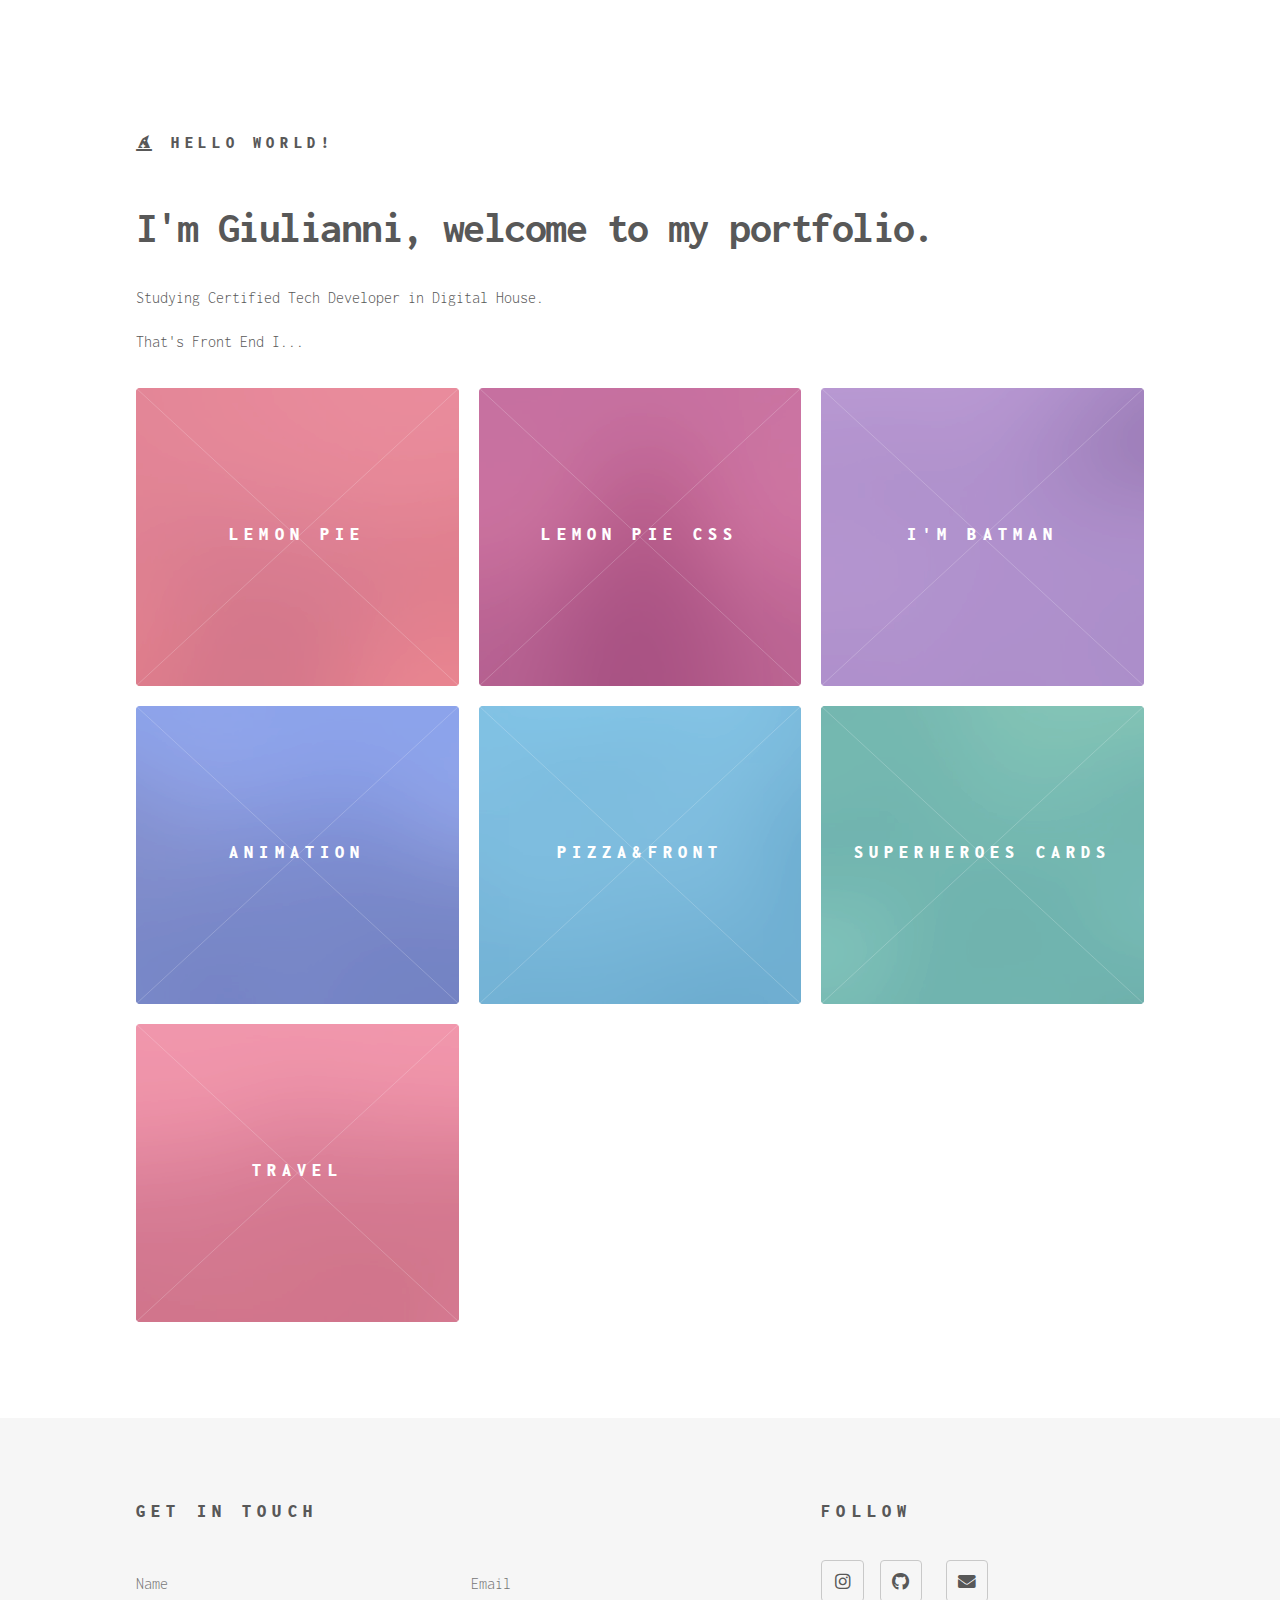
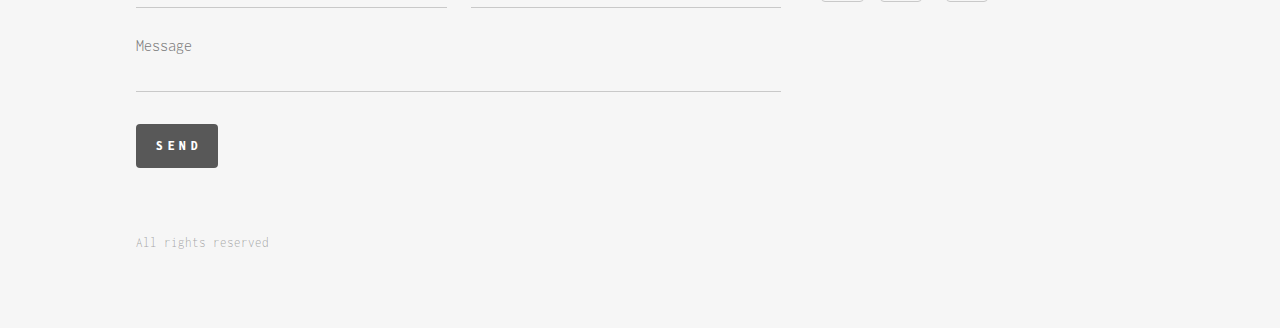
==== commit 4a64d22a: "update index" ====
--- a/index.html
+++ b/index.html
@@ -36,14 +36,14 @@
 							<header>
 								<h1>I'm Giulianni, welcome to my portfolio.</h1>
 								<p>Studying Certified Tech Developer in Digital House.</p>
-								<p></p>
+								<p>That's Front End I...</p>
 							</header>
 							<section class="tiles">
 								<article class="style1">
 									<span class="image">
 										<img src="images/pic01.jpg" alt="" />
 									</span>
-									<a href="Giulianni.github.io/FrontEnd/Lemon_pie_html/index.html">
+									<a href="./FrontEnd/Lemon_pie_html/index.html">
 										<h2>Lemon Pie</h2>
 										<div class="content">
 											<p>First project with HTML.</p>
@@ -55,7 +55,7 @@
 									<span class="image">
 										<img src="images/pic04.jpg" alt="" />
 									</span>
-									<a href="./Giulianni.github.io/FrontEnd/Lemon-Pie-Personalizado/html/index.html">
+									<a href="./FrontEnd/Lemon-Pie-Personalizado/html/index.html">
 										<h2>Lemon Pie CSS</h2>
 										<div class="content">
 											<p>Second project with styles.</p>
@@ -66,7 +66,7 @@
 									<span class="image">
 										<img src="images/pic05.jpg" alt="" />
 									</span>
-									<a href="./Giulianni.github.io/FrontEnd/Batman-CV/index.html">
+									<a href="./FrontEnd/Batman-CV/index.html">
 										<h2>I'm Batman</h2>
 										<div class="content">
 											<p>If Batman had a curriculum...</p>
@@ -77,7 +77,7 @@
 									<span class="image">
 										<img src="images/pic06.jpg" alt="" />
 									</span>
-									<a href="./Giulianni.github.io/FrontEnd/animaciones/en_clase12/index.html">
+									<a href="./FrontEnd/animaciones/en_clase12/index.html">
 										<h2>Animation</h2>
 										<div class="content">
 											<p>Producing basic animation.</p>
@@ -88,7 +88,7 @@
 									<span class="image">
 										<img src="images/pic07.jpg" alt="" />
 									</span>
-									<a href="./Giulianni.github.io/FrontEnd/Maquetado-cajasFlex/clase14/index.html">
+									<a href="./FrontEnd/Maquetado-cajasFlex/clase14/index.html">
 										<h2>Pizza&Front</h2>
 										<div class="content">
 											<p>Using Flex box.</p>
@@ -99,7 +99,7 @@
 									<span class="image">
 										<img src="images/pic08.jpg" alt="" />
 									</span>
-									<a href="./Giulianni.github.io/FrontEnd/cardsHeroes/html/index.html">
+									<a href="./FrontEnd/cardsHeroes/html/index.html">
 										<h2>SuperHeroes Cards</h2>
 										<div class="content">
 											<p>Choose your favorite Hero!</p>
@@ -110,10 +110,10 @@
 									<span class="image">
 										<img src="images/pic09.jpg" alt="" />
 									</span>
-									<a href="./Giulianni.github.io/FrontEnd/clase13/index.html">
+									<a href="./FrontEnd/clase13/index.html">
 										<h2>Travel</h2>
 										<div class="content">
-											<p>Most beautiful places in Latin America</p>
+											<p>Most beautiful places in Latin America examples.</p>
 										</div>
 									</a>
 								</article>
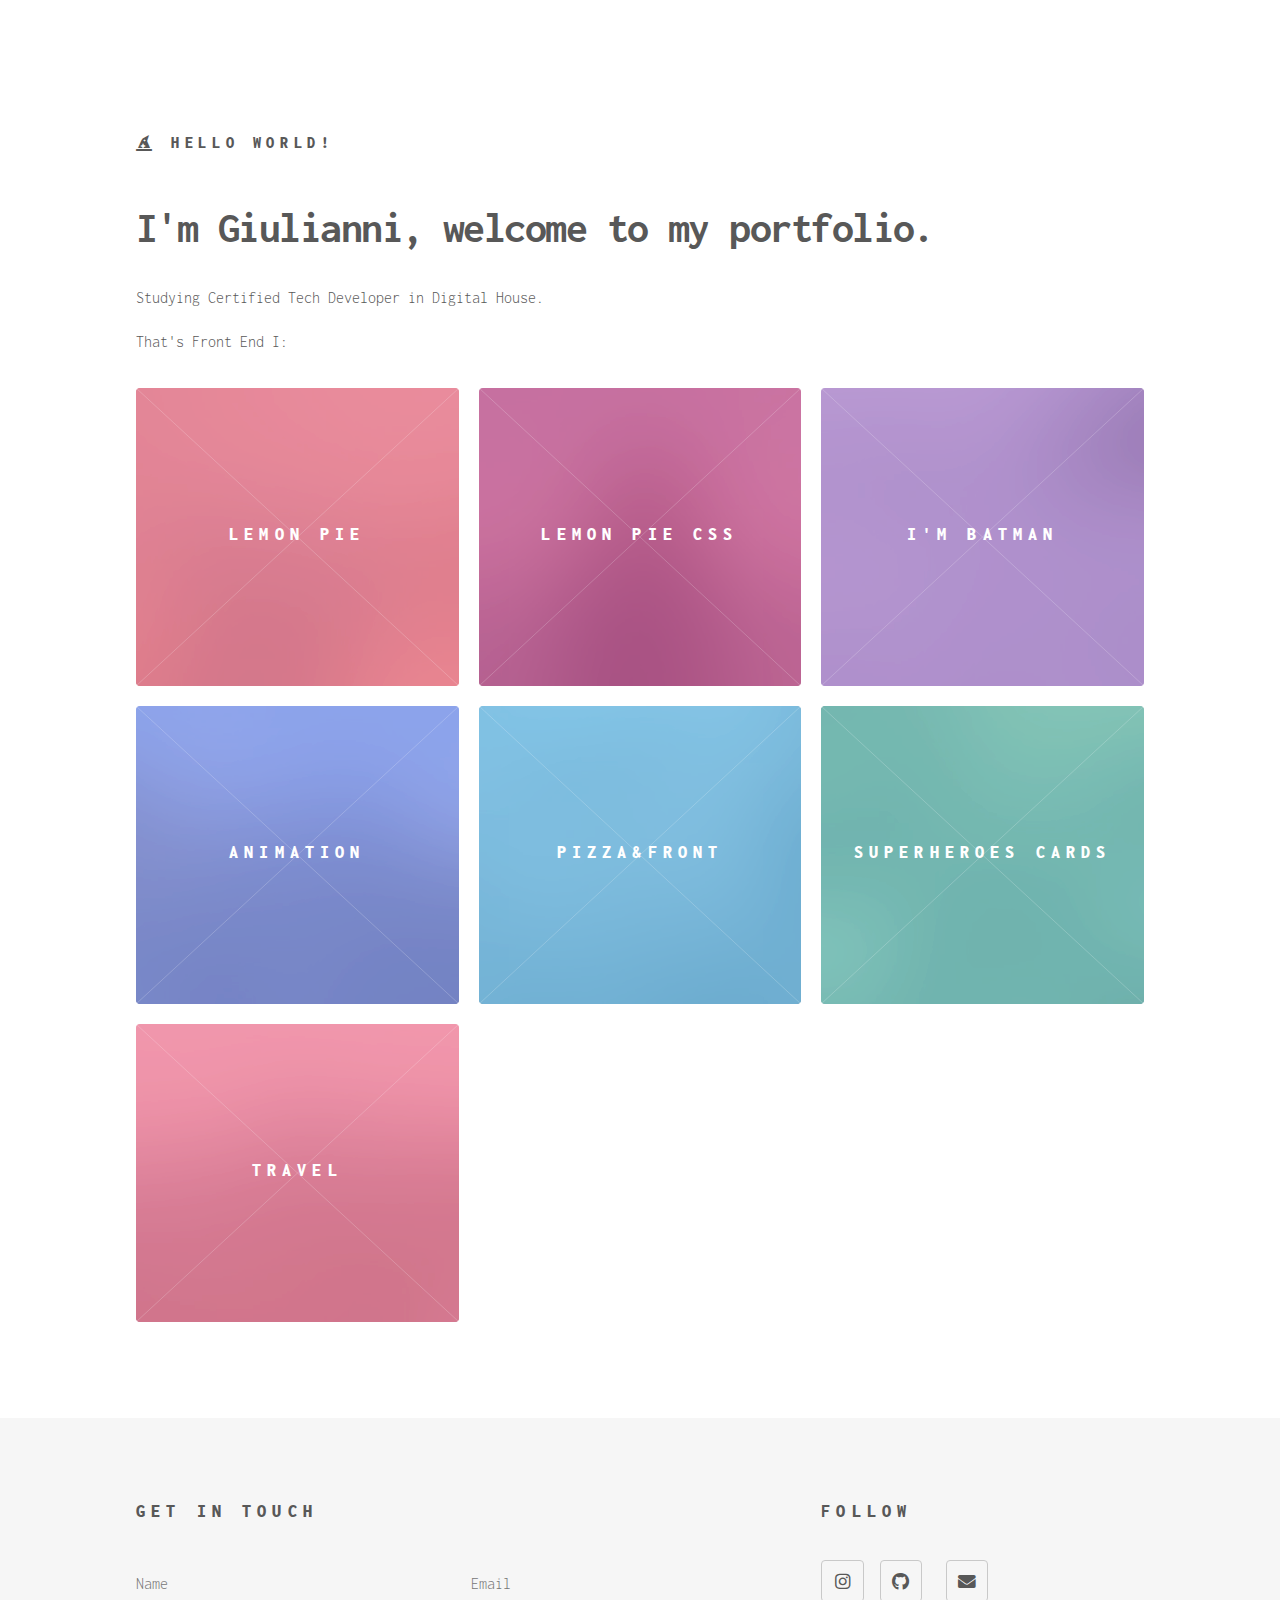
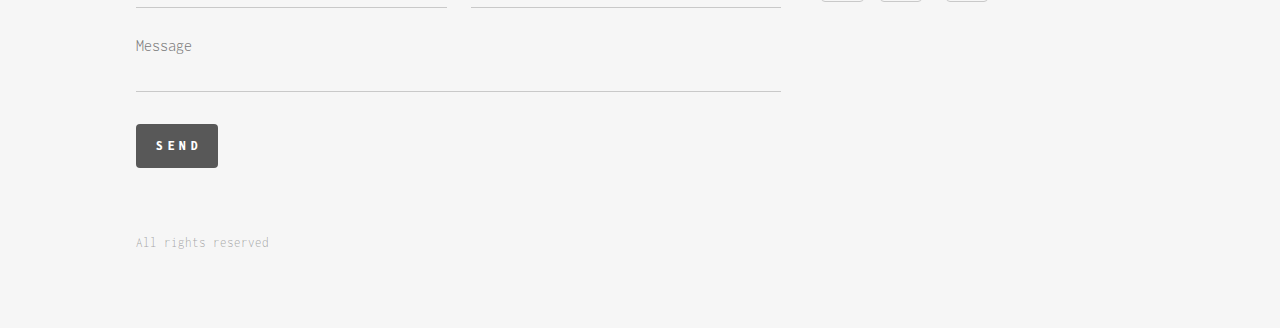
==== commit 0817171a: "update Lemon pie html" ====
--- a/index.html
+++ b/index.html
@@ -3,12 +3,19 @@
 <html>
 	<head>
 		<title>
-			<i class="fas fa-hat-wizard"></i> My Portfolio
+			 My Portfolio
 		</title>
+		<link rel="icon" href="./images/crystal-ball-icon.png" />
+		
 		<meta charset="utf-8" />
 		<meta name="viewport" content="width=device-width, initial-scale=1, user-scalable=no" />
+		
+		
 		<link rel="stylesheet" href="assets/css/main.css" />
 		<noscript><link rel="stylesheet" href="assets/css/noscript.css" /></noscript>
+		<title>
+			<i class="fas fa-hat-wizard"></i>  My Portfolio
+		</title>
 	</head>
 	<body class="is-preload">
 		<!-- Wrapper -->
@@ -36,14 +43,14 @@
 							<header>
 								<h1>I'm Giulianni, welcome to my portfolio.</h1>
 								<p>Studying Certified Tech Developer in Digital House.</p>
-								<p>That's Front End I...</p>
+								<p>That's Front End I:</p>
 							</header>
 							<section class="tiles">
 								<article class="style1">
 									<span class="image">
 										<img src="images/pic01.jpg" alt="" />
 									</span>
-									<a href="./FrontEnd/Lemon_pie_html/index.html">
+									<a href="./FrontEnd/LemonPie_html/index.html">
 										<h2>Lemon Pie</h2>
 										<div class="content">
 											<p>First project with HTML.</p>
